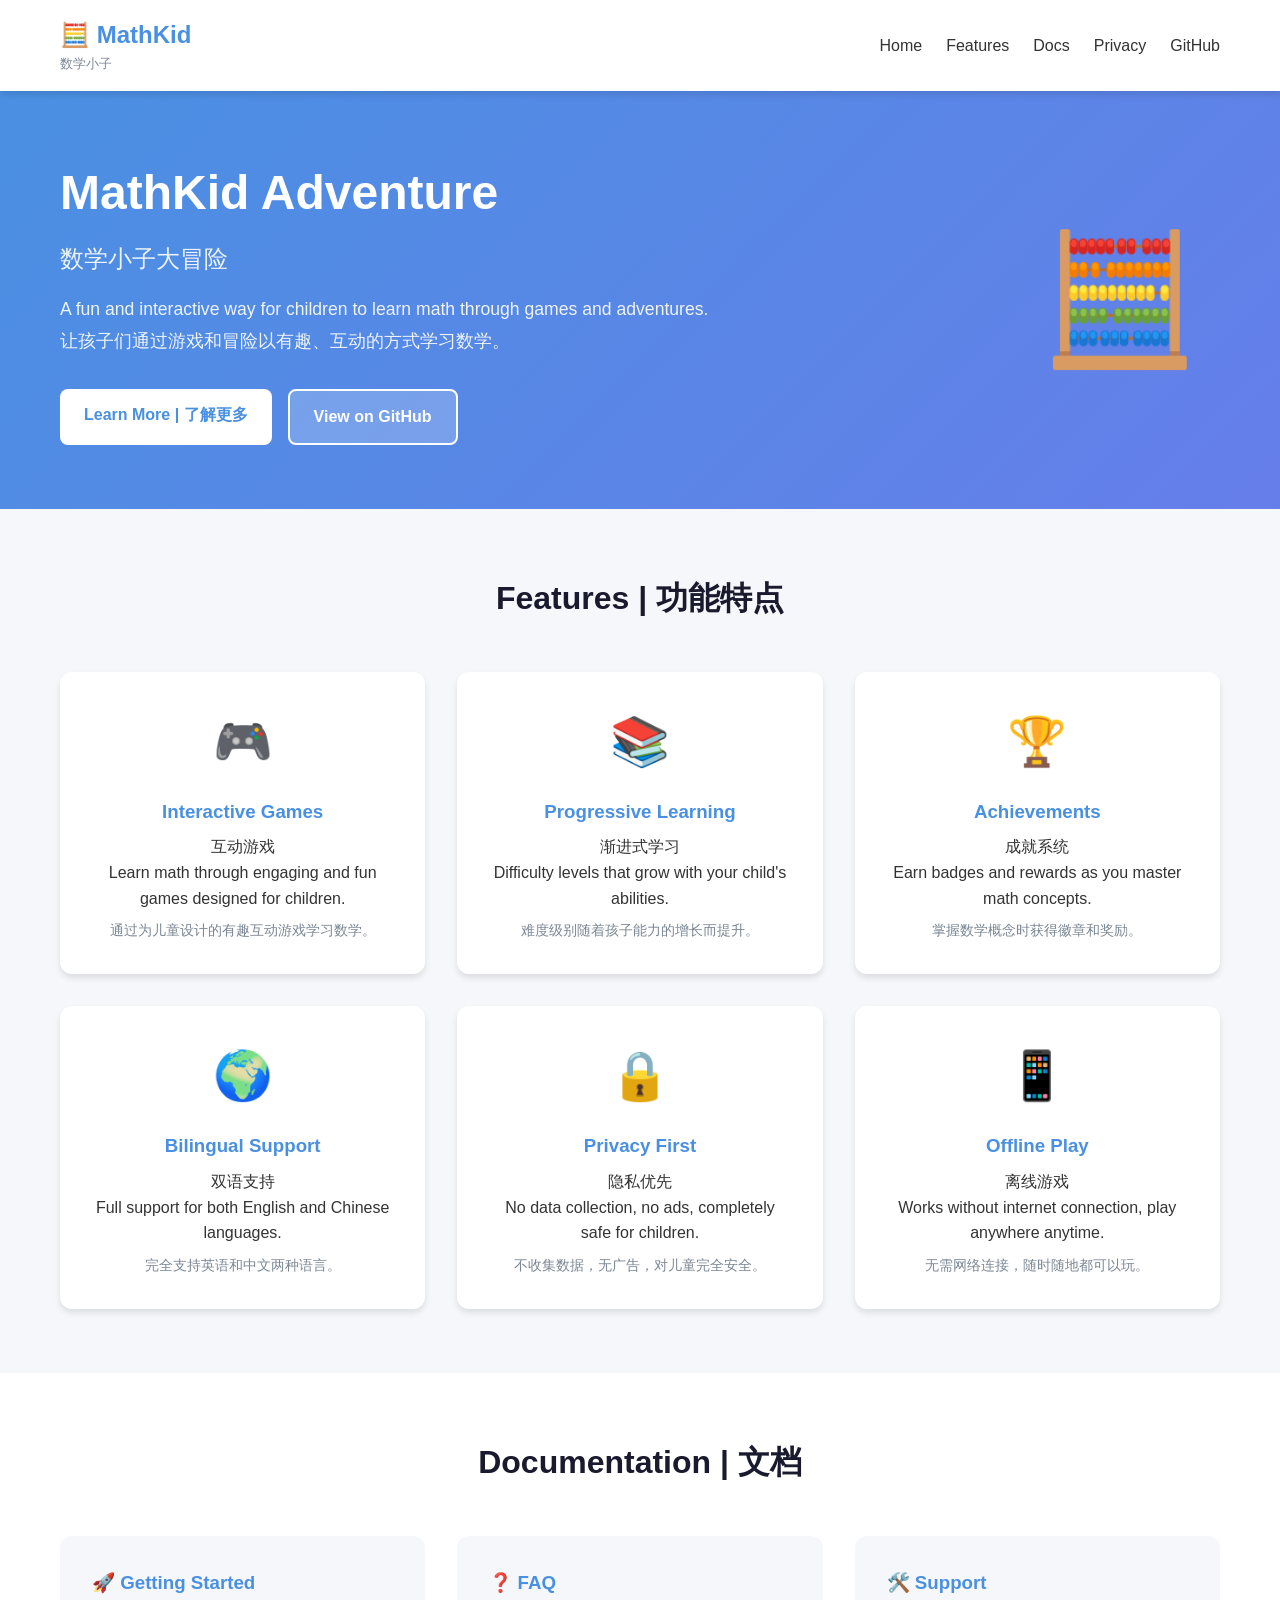
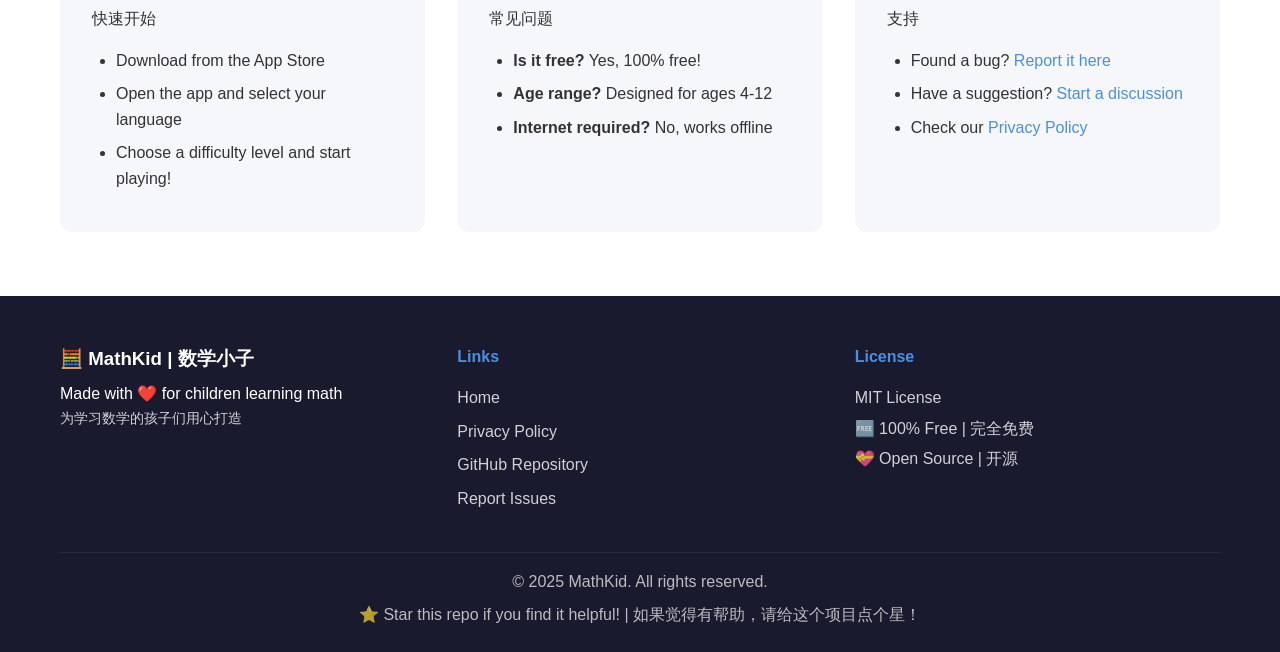
==== index.html @ 344eeba7 "Add GitHub Pages files for MathKid support site" ====
<!DOCTYPE html>
<html lang="en">
<head>
    <meta charset="UTF-8">
    <meta name="viewport" content="width=device-width, initial-scale=1.0">
    <meta name="description" content="MathKid - A fun and educational math learning app for children">
    <title>MathKid - 数学小子 | Support Page</title>
    <link rel="stylesheet" href="styles.css">
</head>
<body>
    <!-- Header -->
    <header class="header">
        <div class="container">
            <div class="header-content">
                <div class="logo">
                    <h1>🧮 MathKid</h1>
                    <p class="subtitle">数学小子</p>
                </div>
                <nav class="nav">
                    <a href="index.html">Home</a>
                    <a href="#features">Features</a>
                    <a href="#documentation">Docs</a>
                    <a href="privacy.html">Privacy</a>
                    <a href="https://github.com/jianghu-top/support" target="_blank">GitHub</a>
                </nav>
            </div>
        </div>
    </header>

    <!-- Hero Section -->
    <section class="hero">
        <div class="container">
            <div class="hero-content">
                <h1 class="hero-title">MathKid Adventure</h1>
                <h2 class="hero-subtitle">数学小子大冒险</h2>
                <p class="hero-description">
                    A fun and interactive way for children to learn math through games and adventures.
                    <br>
                    让孩子们通过游戏和冒险以有趣、互动的方式学习数学。
                </p>
                <div class="hero-buttons">
                    <a href="#features" class="btn btn-primary">Learn More | 了解更多</a>
                    <a href="https://github.com/jianghu-top/support" target="_blank" class="btn btn-secondary">View on GitHub</a>
                </div>
            </div>
            <div class="hero-image">
                <div class="app-icon">🧮</div>
            </div>
        </div>
    </section>

    <!-- Features Section -->
    <section id="features" class="features">
        <div class="container">
            <h2 class="section-title">Features | 功能特点</h2>
            <div class="features-grid">
                <div class="feature-card">
                    <div class="feature-icon">🎮</div>
                    <h3>Interactive Games</h3>
                    <p>互动游戏</p>
                    <p>Learn math through engaging and fun games designed for children.</p>
                    <p class="chinese">通过为儿童设计的有趣互动游戏学习数学。</p>
                </div>
                <div class="feature-card">
                    <div class="feature-icon">📚</div>
                    <h3>Progressive Learning</h3>
                    <p>渐进式学习</p>
                    <p>Difficulty levels that grow with your child's abilities.</p>
                    <p class="chinese">难度级别随着孩子能力的增长而提升。</p>
                </div>
                <div class="feature-card">
                    <div class="feature-icon">🏆</div>
                    <h3>Achievements</h3>
                    <p>成就系统</p>
                    <p>Earn badges and rewards as you master math concepts.</p>
                    <p class="chinese">掌握数学概念时获得徽章和奖励。</p>
                </div>
                <div class="feature-card">
                    <div class="feature-icon">🌍</div>
                    <h3>Bilingual Support</h3>
                    <p>双语支持</p>
                    <p>Full support for both English and Chinese languages.</p>
                    <p class="chinese">完全支持英语和中文两种语言。</p>
                </div>
                <div class="feature-card">
                    <div class="feature-icon">🔒</div>
                    <h3>Privacy First</h3>
                    <p>隐私优先</p>
                    <p>No data collection, no ads, completely safe for children.</p>
                    <p class="chinese">不收集数据，无广告，对儿童完全安全。</p>
                </div>
                <div class="feature-card">
                    <div class="feature-icon">📱</div>
                    <h3>Offline Play</h3>
                    <p>离线游戏</p>
                    <p>Works without internet connection, play anywhere anytime.</p>
                    <p class="chinese">无需网络连接，随时随地都可以玩。</p>
                </div>
            </div>
        </div>
    </section>

    <!-- Documentation Section -->
    <section id="documentation" class="documentation">
        <div class="container">
            <h2 class="section-title">Documentation | 文档</h2>
            <div class="docs-grid">
                <div class="doc-card">
                    <h3>🚀 Getting Started</h3>
                    <p>快速开始</p>
                    <ul>
                        <li>Download from the App Store</li>
                        <li>Open the app and select your language</li>
                        <li>Choose a difficulty level and start playing!</li>
                    </ul>
                </div>
                <div class="doc-card">
                    <h3>❓ FAQ</h3>
                    <p>常见问题</p>
                    <ul>
                        <li><strong>Is it free?</strong> Yes, 100% free!</li>
                        <li><strong>Age range?</strong> Designed for ages 4-12</li>
                        <li><strong>Internet required?</strong> No, works offline</li>
                    </ul>
                </div>
                <div class="doc-card">
                    <h3>🛠️ Support</h3>
                    <p>支持</p>
                    <ul>
                        <li>Found a bug? <a href="https://github.com/jianghu-top/support/issues" target="_blank">Report it here</a></li>
                        <li>Have a suggestion? <a href="https://github.com/jianghu-top/support/discussions" target="_blank">Start a discussion</a></li>
                        <li>Check our <a href="privacy.html">Privacy Policy</a></li>
                    </ul>
                </div>
            </div>
        </div>
    </section>

    <!-- Footer -->
    <footer class="footer">
        <div class="container">
            <div class="footer-content">
                <div class="footer-info">
                    <h3>🧮 MathKid | 数学小子</h3>
                    <p>Made with ❤️ for children learning math</p>
                    <p class="chinese">为学习数学的孩子们用心打造</p>
                </div>
                <div class="footer-links">
                    <h4>Links</h4>
                    <ul>
                        <li><a href="index.html">Home</a></li>
                        <li><a href="privacy.html">Privacy Policy</a></li>
                        <li><a href="https://github.com/jianghu-top/support" target="_blank">GitHub Repository</a></li>
                        <li><a href="https://github.com/jianghu-top/support/issues" target="_blank">Report Issues</a></li>
                    </ul>
                </div>
                <div class="footer-license">
                    <h4>License</h4>
                    <p>MIT License</p>
                    <p>🆓 100% Free | 完全免费</p>
                    <p>💝 Open Source | 开源</p>
                </div>
            </div>
            <div class="footer-bottom">
                <p>© 2025 MathKid. All rights reserved.</p>
                <p>⭐ Star this repo if you find it helpful! | 如果觉得有帮助，请给这个项目点个星！</p>
            </div>
        </div>
    </footer>
</body>
</html>
---- styles.css ----
/* CSS Variables */
:root {
    --primary-color: #4A90E2;
    --secondary-color: #7B8794;
    --dark-color: #1A1A2E;
    --text-color: #333333;
    --light-color: #F5F7FA;
    --success-color: #27AE60;
    --shadow: 0 4px 6px rgba(0, 0, 0, 0.1);
    --border-radius: 12px;
}

/* Reset and Base Styles */
* {
    margin: 0;
    padding: 0;
    box-sizing: border-box;
}

body {
    font-family: -apple-system, BlinkMacSystemFont, 'Segoe UI', Roboto, Oxygen, Ubuntu, Cantarell, sans-serif;
    line-height: 1.6;
    color: var(--text-color);
    background-color: var(--light-color);
}

.container {
    max-width: 1200px;
    margin: 0 auto;
    padding: 0 20px;
}

/* Header Styles */
.header {
    background: white;
    box-shadow: var(--shadow);
    position: sticky;
    top: 0;
    z-index: 100;
}

.header-content {
    display: flex;
    justify-content: space-between;
    align-items: center;
    padding: 1rem 0;
}

.logo h1 {
    font-size: 1.5rem;
    color: var(--primary-color);
}

.logo .subtitle {
    font-size: 0.8rem;
    color: var(--secondary-color);
}

.nav {
    display: flex;
    gap: 1.5rem;
}

.nav a {
    color: var(--text-color);
    text-decoration: none;
    font-weight: 500;
    transition: color 0.3s ease;
}

.nav a:hover {
    color: var(--primary-color);
}

/* Hero Section */
.hero {
    padding: 4rem 0;
    background: linear-gradient(135deg, var(--primary-color) 0%, #667eea 100%);
    color: white;
}

.hero .container {
    display: flex;
    align-items: center;
    justify-content: space-between;
    gap: 2rem;
}

.hero-content {
    flex: 1;
}

.hero-title {
    font-size: 3rem;
    margin-bottom: 0.5rem;
}

.hero-subtitle {
    font-size: 1.5rem;
    opacity: 0.9;
    margin-bottom: 1rem;
    font-weight: normal;
}

.hero-description {
    font-size: 1.1rem;
    margin-bottom: 2rem;
    opacity: 0.9;
    line-height: 1.8;
}

.hero-buttons {
    display: flex;
    gap: 1rem;
}

.btn {
    display: inline-block;
    padding: 0.8rem 1.5rem;
    border-radius: 8px;
    text-decoration: none;
    font-weight: 600;
    transition: transform 0.3s ease, box-shadow 0.3s ease;
}

.btn:hover {
    transform: translateY(-2px);
    box-shadow: 0 8px 15px rgba(0, 0, 0, 0.2);
}

.btn-primary {
    background: white;
    color: var(--primary-color);
}

.btn-secondary {
    background: rgba(255, 255, 255, 0.2);
    color: white;
    border: 2px solid white;
}

.hero-image {
    flex: 0 0 200px;
}

.app-icon {
    font-size: 8rem;
    text-align: center;
}

/* Features Section */
.features {
    padding: 4rem 0;
}

.section-title {
    text-align: center;
    font-size: 2rem;
    color: var(--dark-color);
    margin-bottom: 3rem;
}

.features-grid {
    display: grid;
    grid-template-columns: repeat(auto-fit, minmax(300px, 1fr));
    gap: 2rem;
}

.feature-card {
    background: white;
    padding: 2rem;
    border-radius: var(--border-radius);
    box-shadow: var(--shadow);
    text-align: center;
    transition: transform 0.3s ease;
}

.feature-card:hover {
    transform: translateY(-5px);
}

.feature-icon {
    font-size: 3rem;
    margin-bottom: 1rem;
}

.feature-card h3 {
    color: var(--primary-color);
    margin-bottom: 0.5rem;
}

.feature-card p {
    color: var(--text-color);
    line-height: 1.6;
}

.feature-card .chinese {
    color: var(--secondary-color);
    font-size: 0.9rem;
    margin-top: 0.5rem;
}

/* Documentation Section */
.documentation {
    padding: 4rem 0;
    background: white;
}

.docs-grid {
    display: grid;
    grid-template-columns: repeat(auto-fit, minmax(300px, 1fr));
    gap: 2rem;
}

.doc-card {
    background: var(--light-color);
    padding: 2rem;
    border-radius: var(--border-radius);
}

.doc-card h3 {
    color: var(--primary-color);
    margin-bottom: 0.5rem;
}

.doc-card ul {
    margin-top: 1rem;
    margin-left: 1.5rem;
}

.doc-card ul li {
    margin-bottom: 0.5rem;
    line-height: 1.6;
}

.doc-card a {
    color: var(--primary-color);
    text-decoration: none;
}

.doc-card a:hover {
    text-decoration: underline;
}

/* Footer Styles */
.footer {
    background: var(--dark-color);
    color: white;
    padding: 3rem 0 1rem;
}

.footer-content {
    display: grid;
    grid-template-columns: repeat(auto-fit, minmax(200px, 1fr));
    gap: 2rem;
    margin-bottom: 2rem;
}

.footer-info h3 {
    margin-bottom: 0.5rem;
}

.footer-info .chinese {
    font-size: 0.9rem;
    opacity: 0.8;
}

.footer-links h4,
.footer-license h4 {
    color: var(--primary-color);
    margin-bottom: 1rem;
}

.footer-links ul {
    list-style: none;
}

.footer-links ul li {
    margin-bottom: 0.5rem;
}

.footer-links a {
    color: white;
    text-decoration: none;
    opacity: 0.8;
    transition: opacity 0.3s ease;
}

.footer-links a:hover {
    opacity: 1;
}

.footer-license p {
    margin-bottom: 0.3rem;
    opacity: 0.8;
}

.footer-bottom {
    border-top: 1px solid rgba(255, 255, 255, 0.1);
    padding-top: 1rem;
    text-align: center;
    opacity: 0.7;
}

.footer-bottom p {
    margin-bottom: 0.5rem;
}

/* Responsive Design */
@media (max-width: 768px) {
    .header-content {
        flex-direction: column;
        gap: 1rem;
    }
    
    .nav {
        flex-wrap: wrap;
        justify-content: center;
    }
    
    .hero .container {
        flex-direction: column;
        text-align: center;
    }
    
    .hero-title {
        font-size: 2rem;
    }
    
    .hero-buttons {
        justify-content: center;
        flex-wrap: wrap;
    }
    
    .features-grid,
    .docs-grid {
        grid-template-columns: 1fr;
    }
    
    .footer-content {
        grid-template-columns: 1fr;
        text-align: center;
    }
}
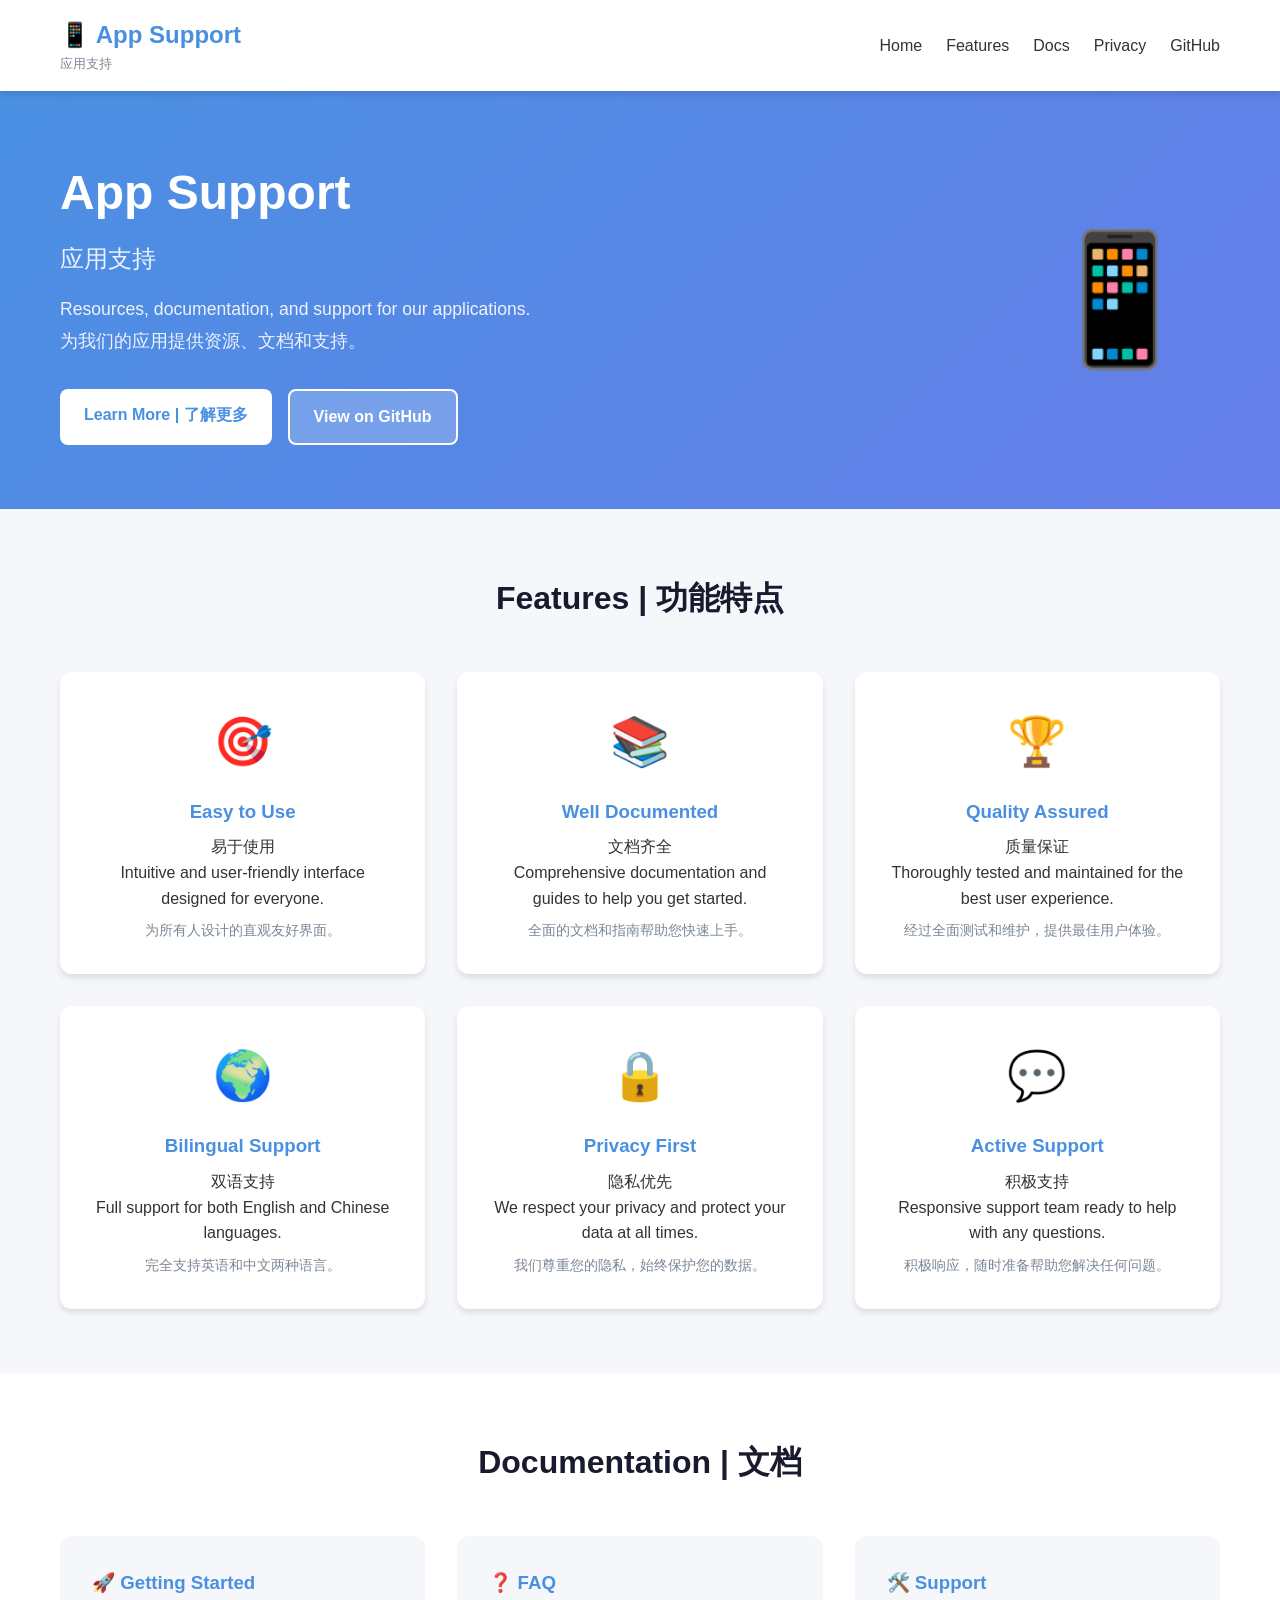
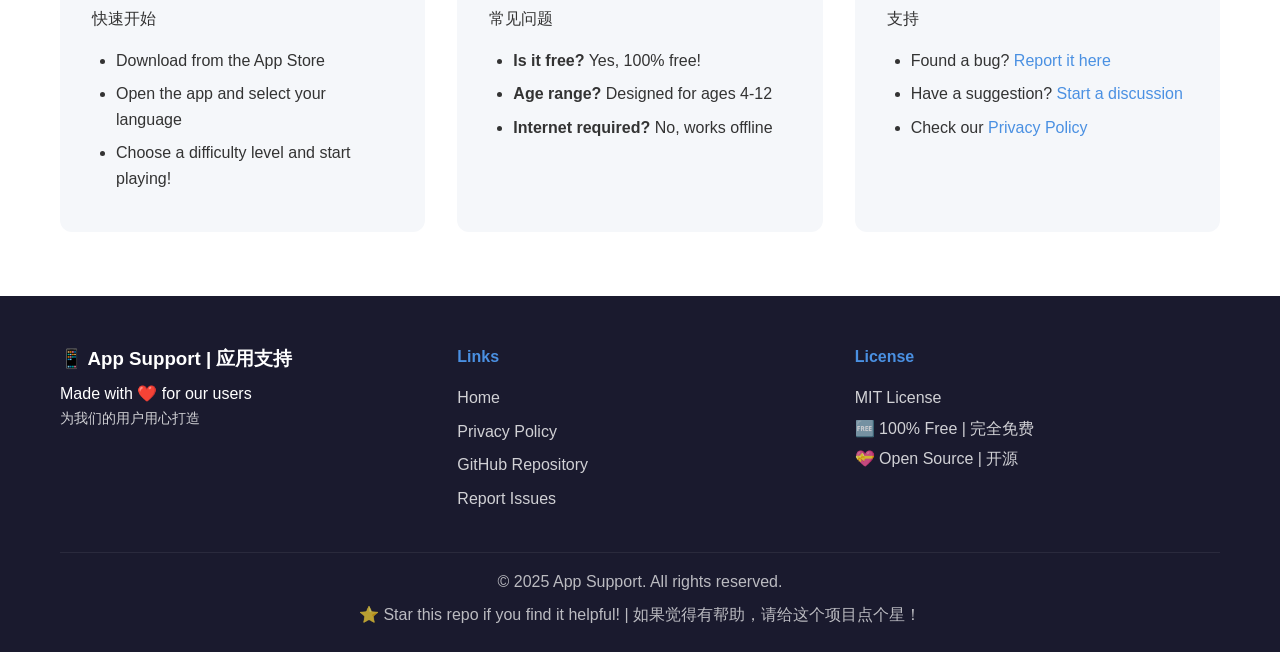
==== commit ef4aff16: "Update content to be more generic" ====
--- a/index.html
+++ b/index.html
@@ -3,8 +3,8 @@
 <head>
     <meta charset="UTF-8">
     <meta name="viewport" content="width=device-width, initial-scale=1.0">
-    <meta name="description" content="MathKid - A fun and educational math learning app for children">
-    <title>MathKid - 数学小子 | Support Page</title>
+    <meta name="description" content="App Support Page - Resources, documentation, and privacy policy">
+    <title>App Support Page</title>
     <link rel="stylesheet" href="styles.css">
 </head>
 <body>
@@ -13,8 +13,8 @@
         <div class="container">
             <div class="header-content">
                 <div class="logo">
-                    <h1>🧮 MathKid</h1>
-                    <p class="subtitle">数学小子</p>
+                    <h1>📱 App Support</h1>
+                    <p class="subtitle">应用支持</p>
                 </div>
                 <nav class="nav">
                     <a href="index.html">Home</a>
@@ -31,20 +31,20 @@
     <section class="hero">
         <div class="container">
             <div class="hero-content">
-                <h1 class="hero-title">MathKid Adventure</h1>
-                <h2 class="hero-subtitle">数学小子大冒险</h2>
+                <h1 class="hero-title">App Support</h1>
+                <h2 class="hero-subtitle">应用支持</h2>
                 <p class="hero-description">
-                    A fun and interactive way for children to learn math through games and adventures.
+                    Resources, documentation, and support for our applications.
                     <br>
-                    让孩子们通过游戏和冒险以有趣、互动的方式学习数学。
+                    为我们的应用提供资源、文档和支持。
                 </p>
                 <div class="hero-buttons">
                     <a href="#features" class="btn btn-primary">Learn More | 了解更多</a>
-                    <a href="https://github.com/jianghu-top/support" target="_blank" class="btn btn-secondary">View on GitHub</a>
+                    <a href="https://github.com/huyuhui001/support" target="_blank" class="btn btn-secondary">View on GitHub</a>
                 </div>
             </div>
             <div class="hero-image">
-                <div class="app-icon">🧮</div>
+                <div class="app-icon">📱</div>
             </div>
         </div>
     </section>
@@ -55,25 +55,25 @@
             <h2 class="section-title">Features | 功能特点</h2>
             <div class="features-grid">
                 <div class="feature-card">
-                    <div class="feature-icon">🎮</div>
-                    <h3>Interactive Games</h3>
-                    <p>互动游戏</p>
-                    <p>Learn math through engaging and fun games designed for children.</p>
-                    <p class="chinese">通过为儿童设计的有趣互动游戏学习数学。</p>
+                    <div class="feature-icon">🎯</div>
+                    <h3>Easy to Use</h3>
+                    <p>易于使用</p>
+                    <p>Intuitive and user-friendly interface designed for everyone.</p>
+                    <p class="chinese">为所有人设计的直观友好界面。</p>
                 </div>
                 <div class="feature-card">
                     <div class="feature-icon">📚</div>
-                    <h3>Progressive Learning</h3>
-                    <p>渐进式学习</p>
-                    <p>Difficulty levels that grow with your child's abilities.</p>
-                    <p class="chinese">难度级别随着孩子能力的增长而提升。</p>
+                    <h3>Well Documented</h3>
+                    <p>文档齐全</p>
+                    <p>Comprehensive documentation and guides to help you get started.</p>
+                    <p class="chinese">全面的文档和指南帮助您快速上手。</p>
                 </div>
                 <div class="feature-card">
                     <div class="feature-icon">🏆</div>
-                    <h3>Achievements</h3>
-                    <p>成就系统</p>
-                    <p>Earn badges and rewards as you master math concepts.</p>
-                    <p class="chinese">掌握数学概念时获得徽章和奖励。</p>
+                    <h3>Quality Assured</h3>
+                    <p>质量保证</p>
+                    <p>Thoroughly tested and maintained for the best user experience.</p>
+                    <p class="chinese">经过全面测试和维护，提供最佳用户体验。</p>
                 </div>
                 <div class="feature-card">
                     <div class="feature-icon">🌍</div>
@@ -86,15 +86,15 @@
                     <div class="feature-icon">🔒</div>
                     <h3>Privacy First</h3>
                     <p>隐私优先</p>
-                    <p>No data collection, no ads, completely safe for children.</p>
-                    <p class="chinese">不收集数据，无广告，对儿童完全安全。</p>
+                    <p>We respect your privacy and protect your data at all times.</p>
+                    <p class="chinese">我们尊重您的隐私，始终保护您的数据。</p>
                 </div>
                 <div class="feature-card">
-                    <div class="feature-icon">📱</div>
-                    <h3>Offline Play</h3>
-                    <p>离线游戏</p>
-                    <p>Works without internet connection, play anywhere anytime.</p>
-                    <p class="chinese">无需网络连接，随时随地都可以玩。</p>
+                    <div class="feature-icon">💬</div>
+                    <h3>Active Support</h3>
+                    <p>积极支持</p>
+                    <p>Responsive support team ready to help with any questions.</p>
+                    <p class="chinese">积极响应，随时准备帮助您解决任何问题。</p>
                 </div>
             </div>
         </div>
@@ -141,9 +141,9 @@
         <div class="container">
             <div class="footer-content">
                 <div class="footer-info">
-                    <h3>🧮 MathKid | 数学小子</h3>
-                    <p>Made with ❤️ for children learning math</p>
-                    <p class="chinese">为学习数学的孩子们用心打造</p>
+                    <h3>📱 App Support | 应用支持</h3>
+                    <p>Made with ❤️ for our users</p>
+                    <p class="chinese">为我们的用户用心打造</p>
                 </div>
                 <div class="footer-links">
                     <h4>Links</h4>
@@ -162,7 +162,7 @@
                 </div>
             </div>
             <div class="footer-bottom">
-                <p>© 2025 MathKid. All rights reserved.</p>
+                <p>© 2025 App Support. All rights reserved.</p>
                 <p>⭐ Star this repo if you find it helpful! | 如果觉得有帮助，请给这个项目点个星！</p>
             </div>
         </div>
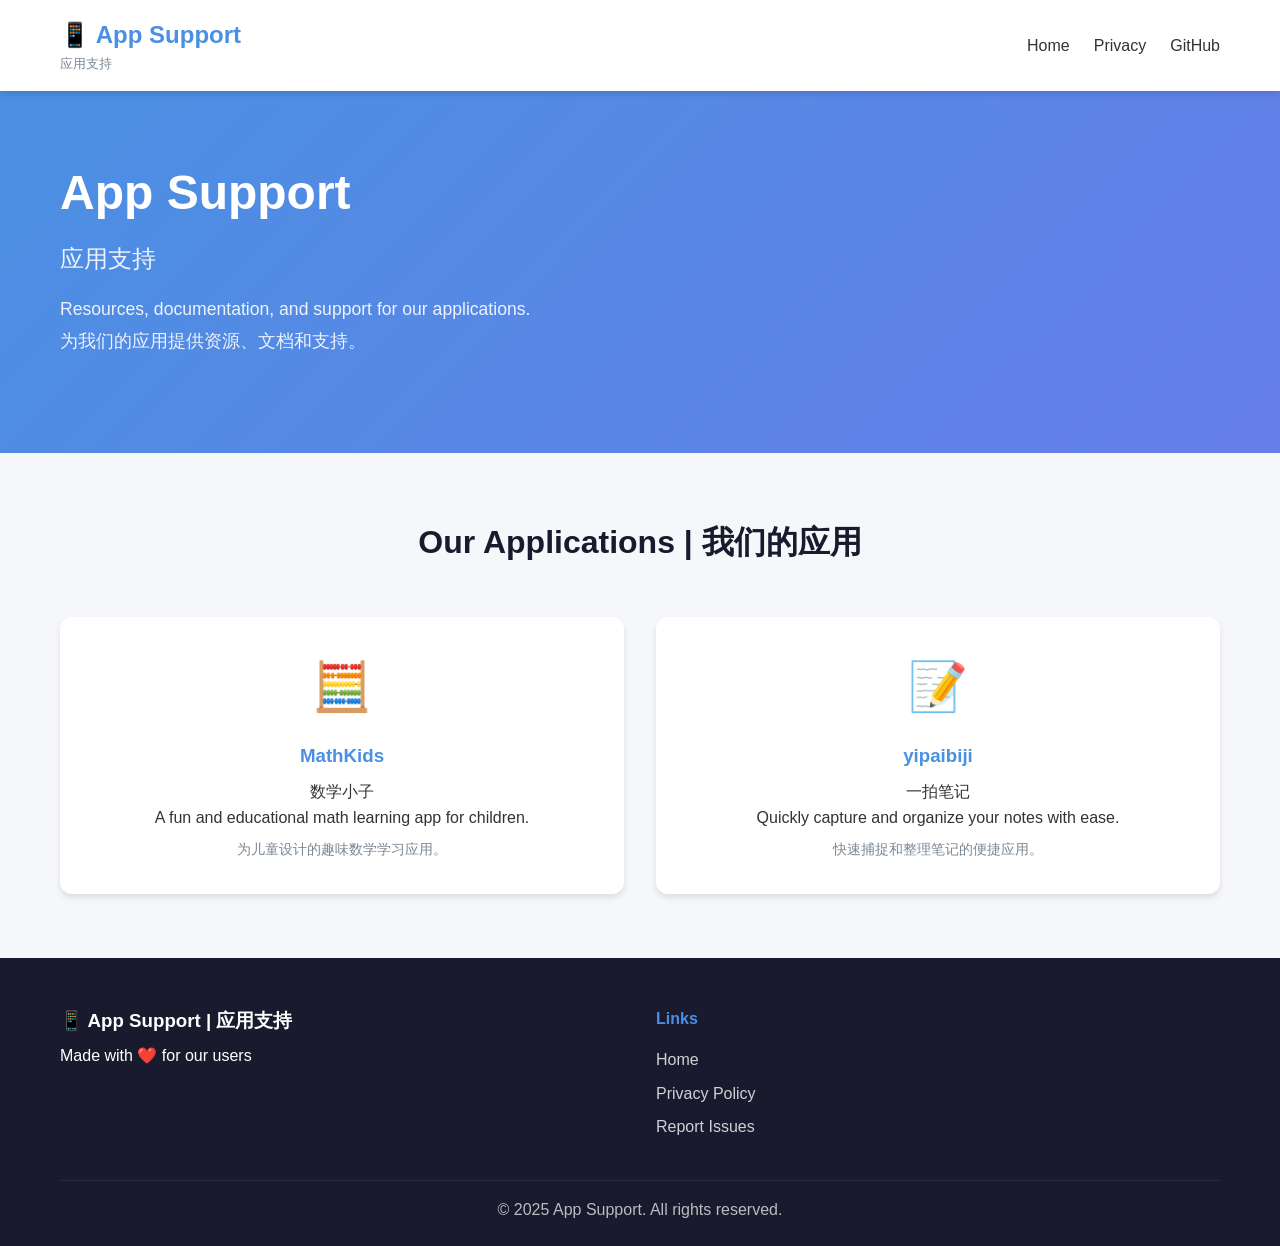
==== commit 3d4a75bc: "Simplify index.html to support MathKids and yipaibiji" ====
--- a/index.html
+++ b/index.html
@@ -3,7 +3,7 @@
 <head>
     <meta charset="UTF-8">
     <meta name="viewport" content="width=device-width, initial-scale=1.0">
-    <meta name="description" content="App Support Page - Resources, documentation, and privacy policy">
+    <meta name="description" content="App Support Page - Resources and support for our applications">
     <title>App Support Page</title>
     <link rel="stylesheet" href="styles.css">
 </head>
@@ -18,10 +18,8 @@
                 </div>
                 <nav class="nav">
                     <a href="index.html">Home</a>
-                    <a href="#features">Features</a>
-                    <a href="#documentation">Docs</a>
                     <a href="privacy.html">Privacy</a>
-                    <a href="https://github.com/jianghu-top/support" target="_blank">GitHub</a>
+                    <a href="https://github.com/huyuhui001/support" target="_blank">GitHub</a>
                 </nav>
             </div>
         </div>
@@ -38,99 +36,28 @@
                     <br>
                     为我们的应用提供资源、文档和支持。
                 </p>
-                <div class="hero-buttons">
-                    <a href="#features" class="btn btn-primary">Learn More | 了解更多</a>
-                    <a href="https://github.com/huyuhui001/support" target="_blank" class="btn btn-secondary">View on GitHub</a>
-                </div>
-            </div>
-            <div class="hero-image">
-                <div class="app-icon">📱</div>
             </div>
         </div>
     </section>
 
-    <!-- Features Section -->
-    <section id="features" class="features">
+    <!-- Applications Section -->
+    <section id="apps" class="features">
         <div class="container">
-            <h2 class="section-title">Features | 功能特点</h2>
+            <h2 class="section-title">Our Applications | 我们的应用</h2>
             <div class="features-grid">
                 <div class="feature-card">
-                    <div class="feature-icon">🎯</div>
-                    <h3>Easy to Use</h3>
-                    <p>易于使用</p>
-                    <p>Intuitive and user-friendly interface designed for everyone.</p>
-                    <p class="chinese">为所有人设计的直观友好界面。</p>
+                    <div class="feature-icon">🧮</div>
+                    <h3>MathKids</h3>
+                    <p>数学小子</p>
+                    <p>A fun and educational math learning app for children.</p>
+                    <p class="chinese">为儿童设计的趣味数学学习应用。</p>
                 </div>
                 <div class="feature-card">
-                    <div class="feature-icon">📚</div>
-                    <h3>Well Documented</h3>
-                    <p>文档齐全</p>
-                    <p>Comprehensive documentation and guides to help you get started.</p>
-                    <p class="chinese">全面的文档和指南帮助您快速上手。</p>
-                </div>
-                <div class="feature-card">
-                    <div class="feature-icon">🏆</div>
-                    <h3>Quality Assured</h3>
-                    <p>质量保证</p>
-                    <p>Thoroughly tested and maintained for the best user experience.</p>
-                    <p class="chinese">经过全面测试和维护，提供最佳用户体验。</p>
-                </div>
-                <div class="feature-card">
-                    <div class="feature-icon">🌍</div>
-                    <h3>Bilingual Support</h3>
-                    <p>双语支持</p>
-                    <p>Full support for both English and Chinese languages.</p>
-                    <p class="chinese">完全支持英语和中文两种语言。</p>
-                </div>
-                <div class="feature-card">
-                    <div class="feature-icon">🔒</div>
-                    <h3>Privacy First</h3>
-                    <p>隐私优先</p>
-                    <p>We respect your privacy and protect your data at all times.</p>
-                    <p class="chinese">我们尊重您的隐私，始终保护您的数据。</p>
-                </div>
-                <div class="feature-card">
-                    <div class="feature-icon">💬</div>
-                    <h3>Active Support</h3>
-                    <p>积极支持</p>
-                    <p>Responsive support team ready to help with any questions.</p>
-                    <p class="chinese">积极响应，随时准备帮助您解决任何问题。</p>
-                </div>
-            </div>
-        </div>
-    </section>
-
-    <!-- Documentation Section -->
-    <section id="documentation" class="documentation">
-        <div class="container">
-            <h2 class="section-title">Documentation | 文档</h2>
-            <div class="docs-grid">
-                <div class="doc-card">
-                    <h3>🚀 Getting Started</h3>
-                    <p>快速开始</p>
-                    <ul>
-                        <li>Download from the App Store</li>
-                        <li>Open the app and select your language</li>
-                        <li>Choose a difficulty level and start playing!</li>
-                    </ul>
-                </div>
-                <div class="doc-card">
-                    <h3>❓ FAQ</h3>
-                    <p>常见问题</p>
-                    <ul>
-                        <li><strong>Is it free?</strong> Yes, 100% free!</li>
-                        <li><strong>Age range?</strong> Designed for ages 4-12</li>
-                        <li><strong>Internet required?</strong> No, works offline</li>
-                    </ul>
-                </div>
-                <div class="doc-card">
-                    <h3>🛠️ Support</h3>
-                    <p>支持</p>
-                    <ul>
-                        <li>Found a bug? <a href="https://github.com/jianghu-top/support/issues" target="_blank">Report it here</a></li>
-                        <li>Have a suggestion? <a href="https://github.com/jianghu-top/support/discussions" target="_blank">Start a discussion</a></li>
-                        <li>Check our <a href="privacy.html">Privacy Policy</a></li>
-                    </ul>
+                    <div class="feature-icon">📝</div>
+                    <h3>yipaibiji</h3>
+                    <p>一拍笔记</p>
+                    <p>Quickly capture and organize your notes with ease.</p>
+                    <p class="chinese">快速捕捉和整理笔记的便捷应用。</p>
                 </div>
             </div>
         </div>
@@ -143,27 +70,18 @@
                 <div class="footer-info">
                     <h3>📱 App Support | 应用支持</h3>
                     <p>Made with ❤️ for our users</p>
-                    <p class="chinese">为我们的用户用心打造</p>
                 </div>
                 <div class="footer-links">
                     <h4>Links</h4>
                     <ul>
                         <li><a href="index.html">Home</a></li>
                         <li><a href="privacy.html">Privacy Policy</a></li>
-                        <li><a href="https://github.com/jianghu-top/support" target="_blank">GitHub Repository</a></li>
-                        <li><a href="https://github.com/jianghu-top/support/issues" target="_blank">Report Issues</a></li>
+                        <li><a href="https://github.com/huyuhui001/support/issues" target="_blank">Report Issues</a></li>
                     </ul>
-                </div>
-                <div class="footer-license">
-                    <h4>License</h4>
-                    <p>MIT License</p>
-                    <p>🆓 100% Free | 完全免费</p>
-                    <p>💝 Open Source | 开源</p>
                 </div>
             </div>
             <div class="footer-bottom">
                 <p>© 2025 App Support. All rights reserved.</p>
-                <p>⭐ Star this repo if you find it helpful! | 如果觉得有帮助，请给这个项目点个星！</p>
             </div>
         </div>
     </footer>
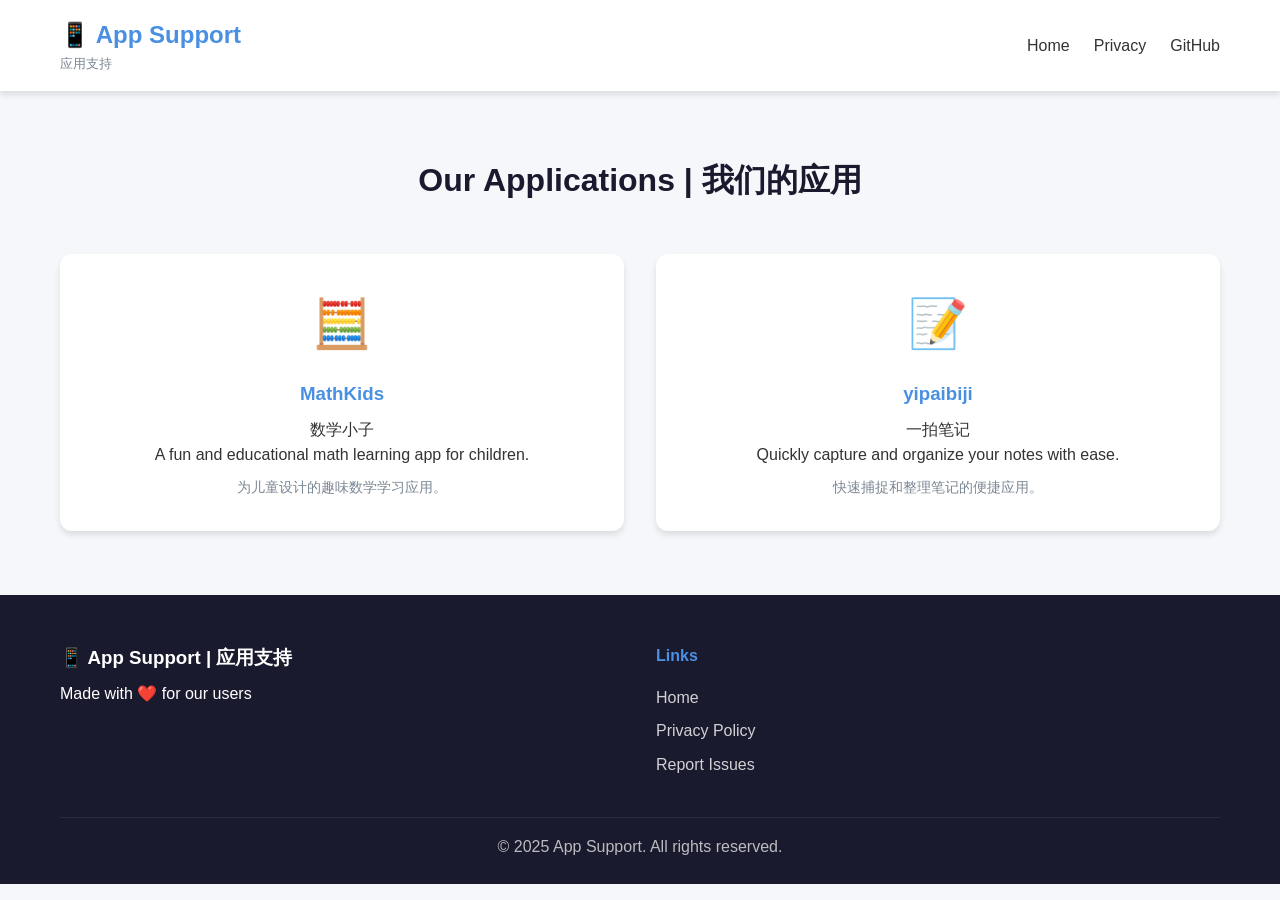
==== commit e4f9556f: "Remove hero section from index.html" ====
--- a/index.html
+++ b/index.html
@@ -24,21 +24,6 @@
             </div>
         </div>
     </header>
-
-    <!-- Hero Section -->
-    <section class="hero">
-        <div class="container">
-            <div class="hero-content">
-                <h1 class="hero-title">App Support</h1>
-                <h2 class="hero-subtitle">应用支持</h2>
-                <p class="hero-description">
-                    Resources, documentation, and support for our applications.
-                    <br>
-                    为我们的应用提供资源、文档和支持。
-                </p>
-            </div>
-        </div>
-    </section>
 
     <!-- Applications Section -->
     <section id="apps" class="features">
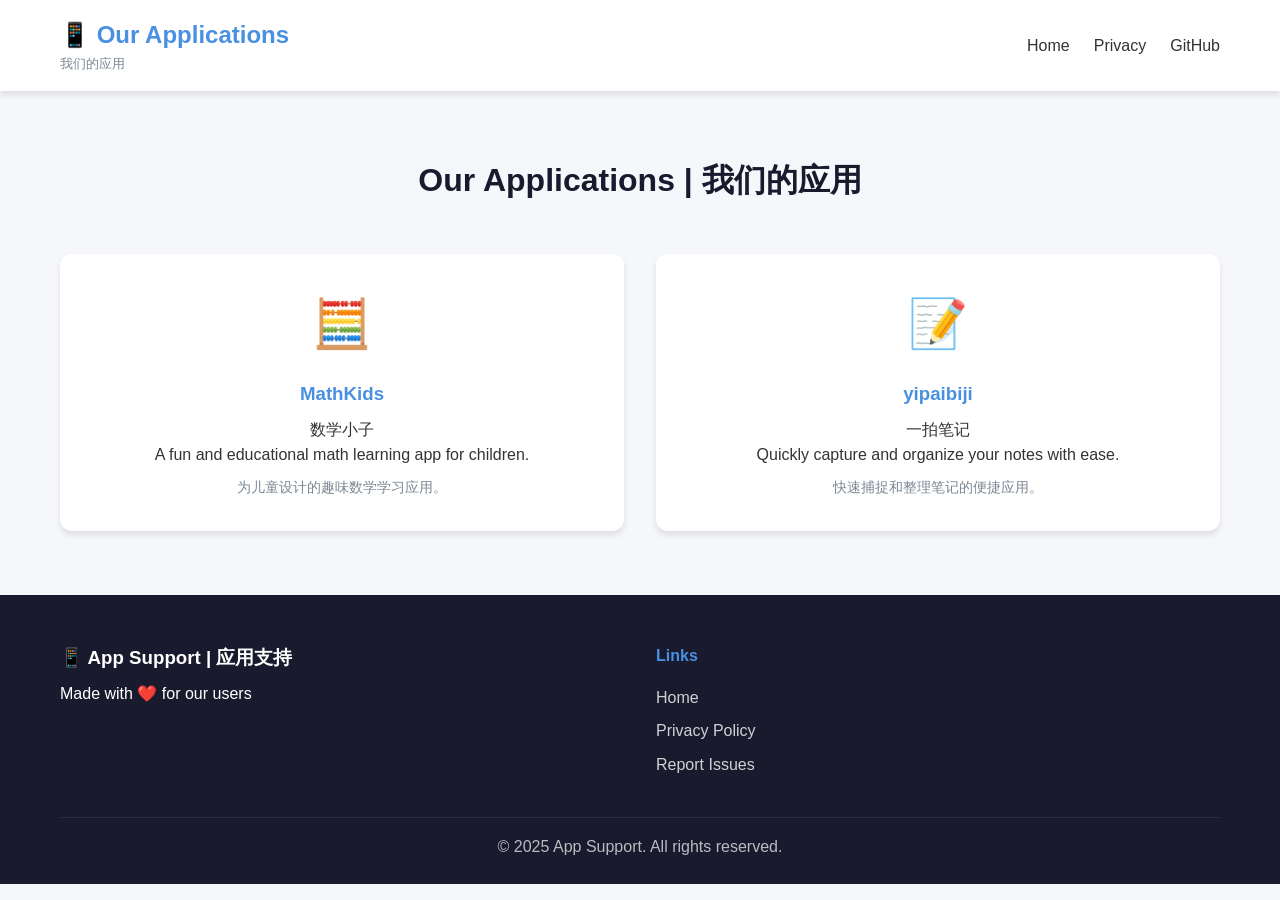
==== commit 853fe623: "Update index.html title to Our Applications" ====
--- a/index.html
+++ b/index.html
@@ -4,7 +4,7 @@
     <meta charset="UTF-8">
     <meta name="viewport" content="width=device-width, initial-scale=1.0">
     <meta name="description" content="App Support Page - Resources and support for our applications">
-    <title>App Support Page</title>
+    <title>Our Applications | 我们的应用</title>
     <link rel="stylesheet" href="styles.css">
 </head>
 <body>
@@ -13,8 +13,8 @@
         <div class="container">
             <div class="header-content">
                 <div class="logo">
-                    <h1>📱 App Support</h1>
-                    <p class="subtitle">应用支持</p>
+                    <h1>📱 Our Applications</h1>
+                    <p class="subtitle">我们的应用</p>
                 </div>
                 <nav class="nav">
                     <a href="index.html">Home</a>
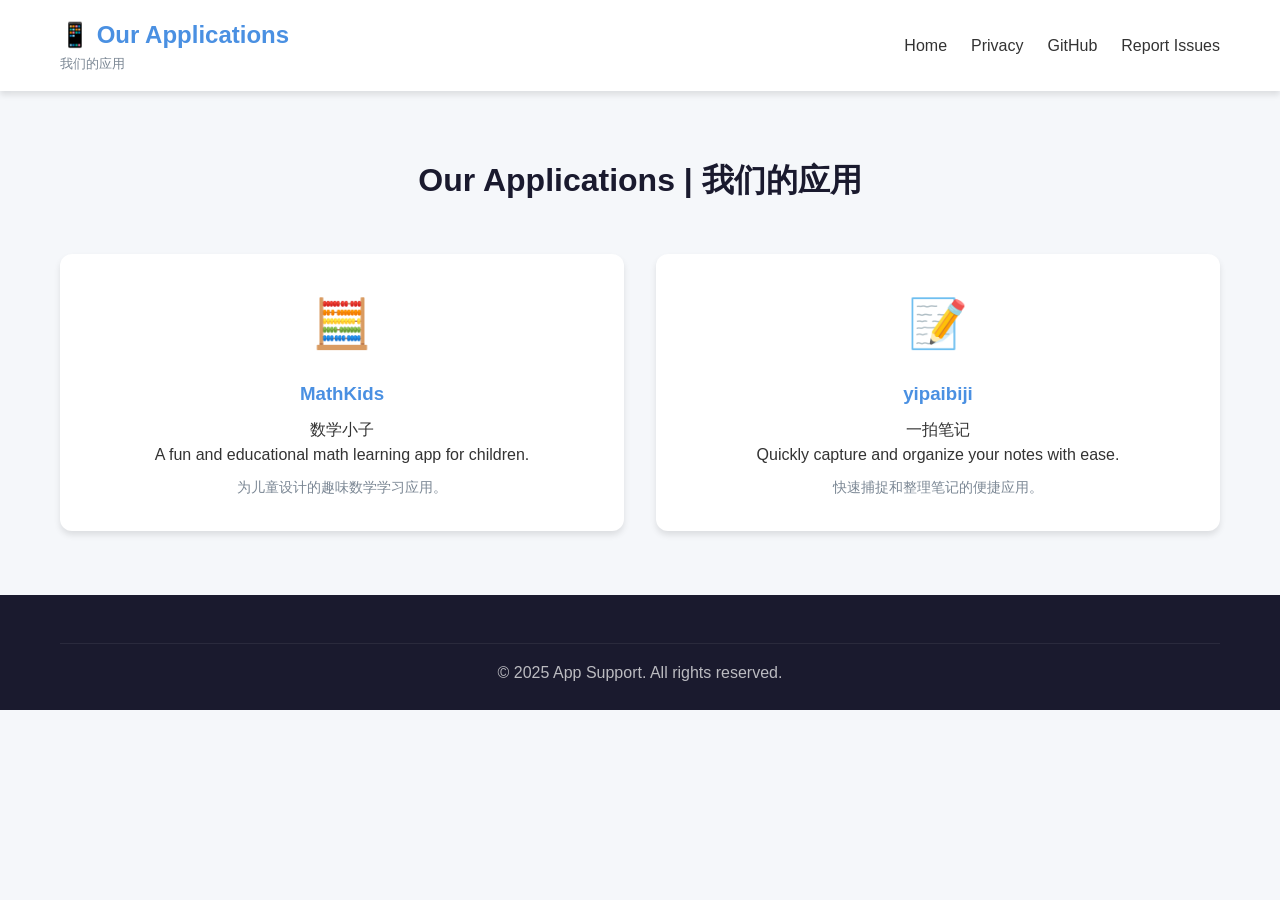
==== commit c68fe9ae: "Move Report Issues to nav, simplify footer" ====
--- a/index.html
+++ b/index.html
@@ -20,6 +20,7 @@
                     <a href="index.html">Home</a>
                     <a href="privacy.html">Privacy</a>
                     <a href="https://github.com/huyuhui001/support" target="_blank">GitHub</a>
+                    <a href="https://github.com/huyuhui001/support/issues" target="_blank">Report Issues</a>
                 </nav>
             </div>
         </div>
@@ -51,20 +52,6 @@
     <!-- Footer -->
     <footer class="footer">
         <div class="container">
-            <div class="footer-content">
-                <div class="footer-info">
-                    <h3>📱 App Support | 应用支持</h3>
-                    <p>Made with ❤️ for our users</p>
-                </div>
-                <div class="footer-links">
-                    <h4>Links</h4>
-                    <ul>
-                        <li><a href="index.html">Home</a></li>
-                        <li><a href="privacy.html">Privacy Policy</a></li>
-                        <li><a href="https://github.com/huyuhui001/support/issues" target="_blank">Report Issues</a></li>
-                    </ul>
-                </div>
-            </div>
             <div class="footer-bottom">
                 <p>© 2025 App Support. All rights reserved.</p>
             </div>
